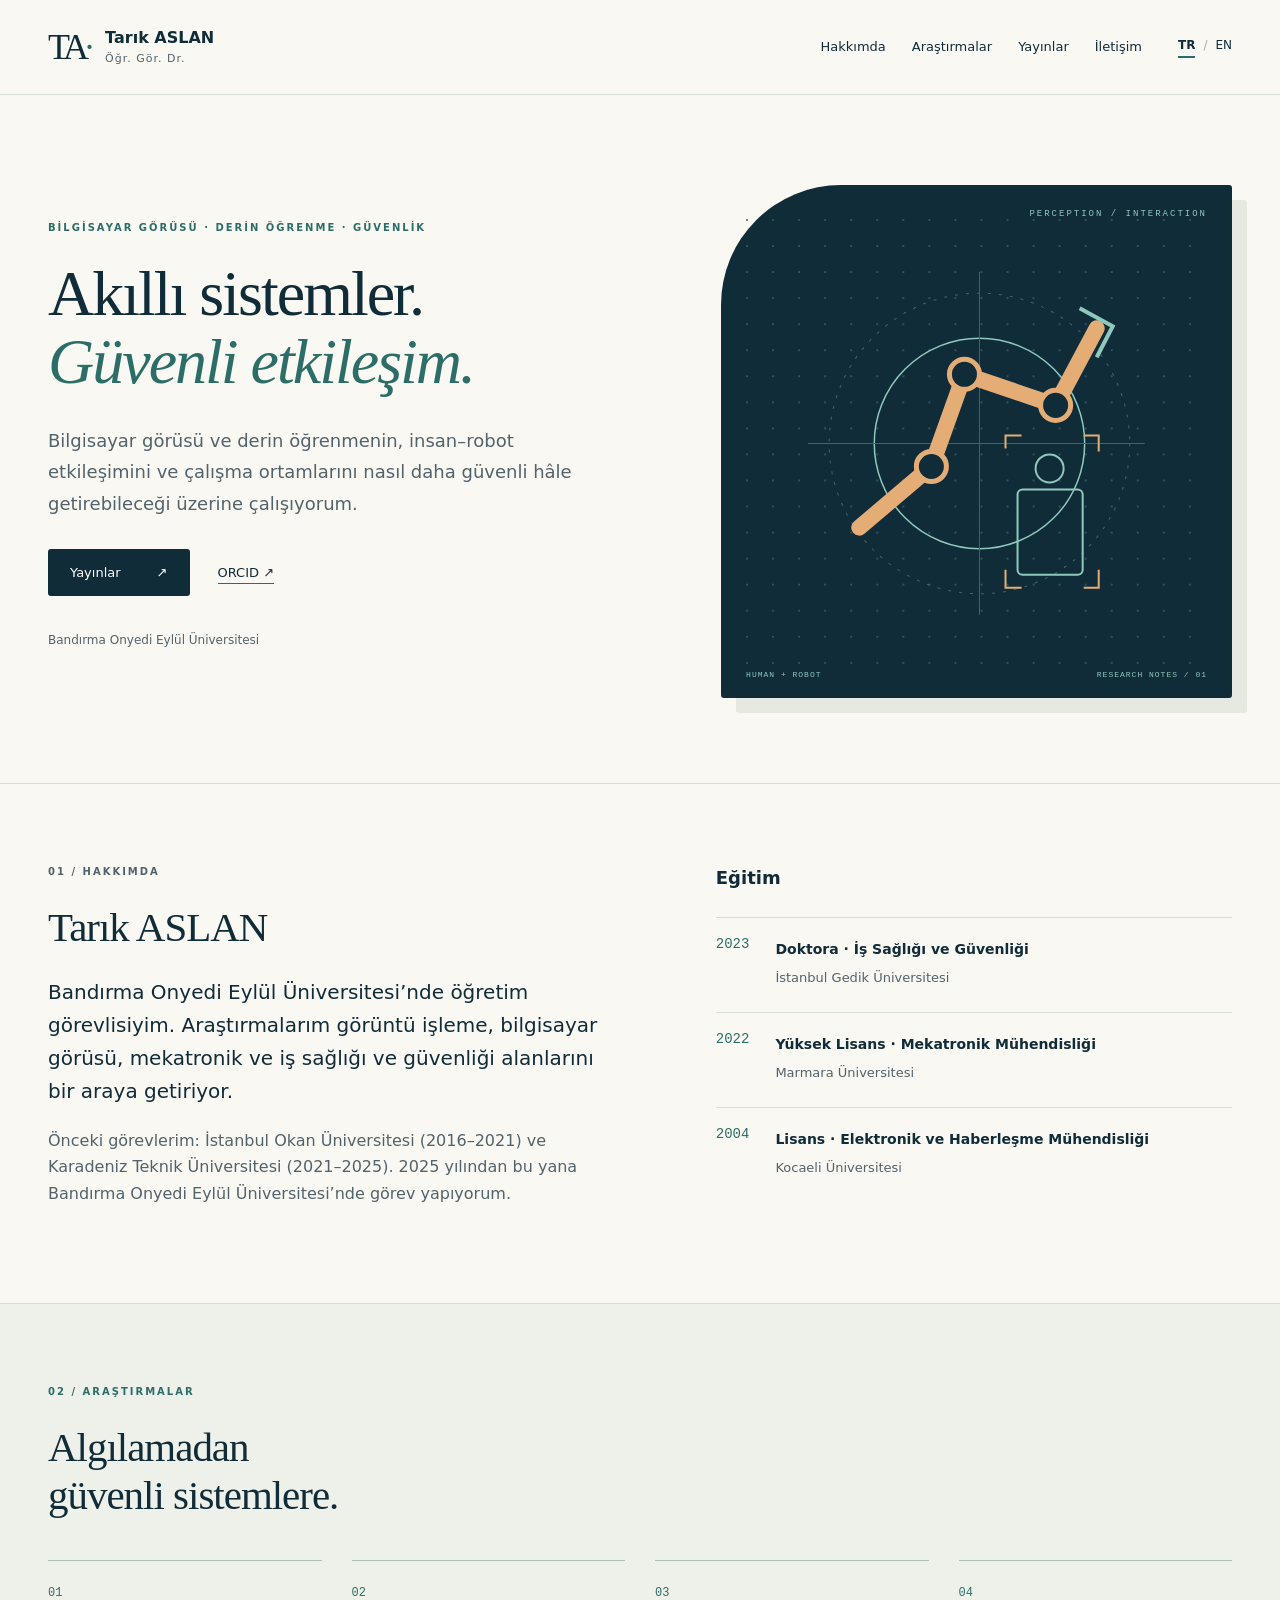
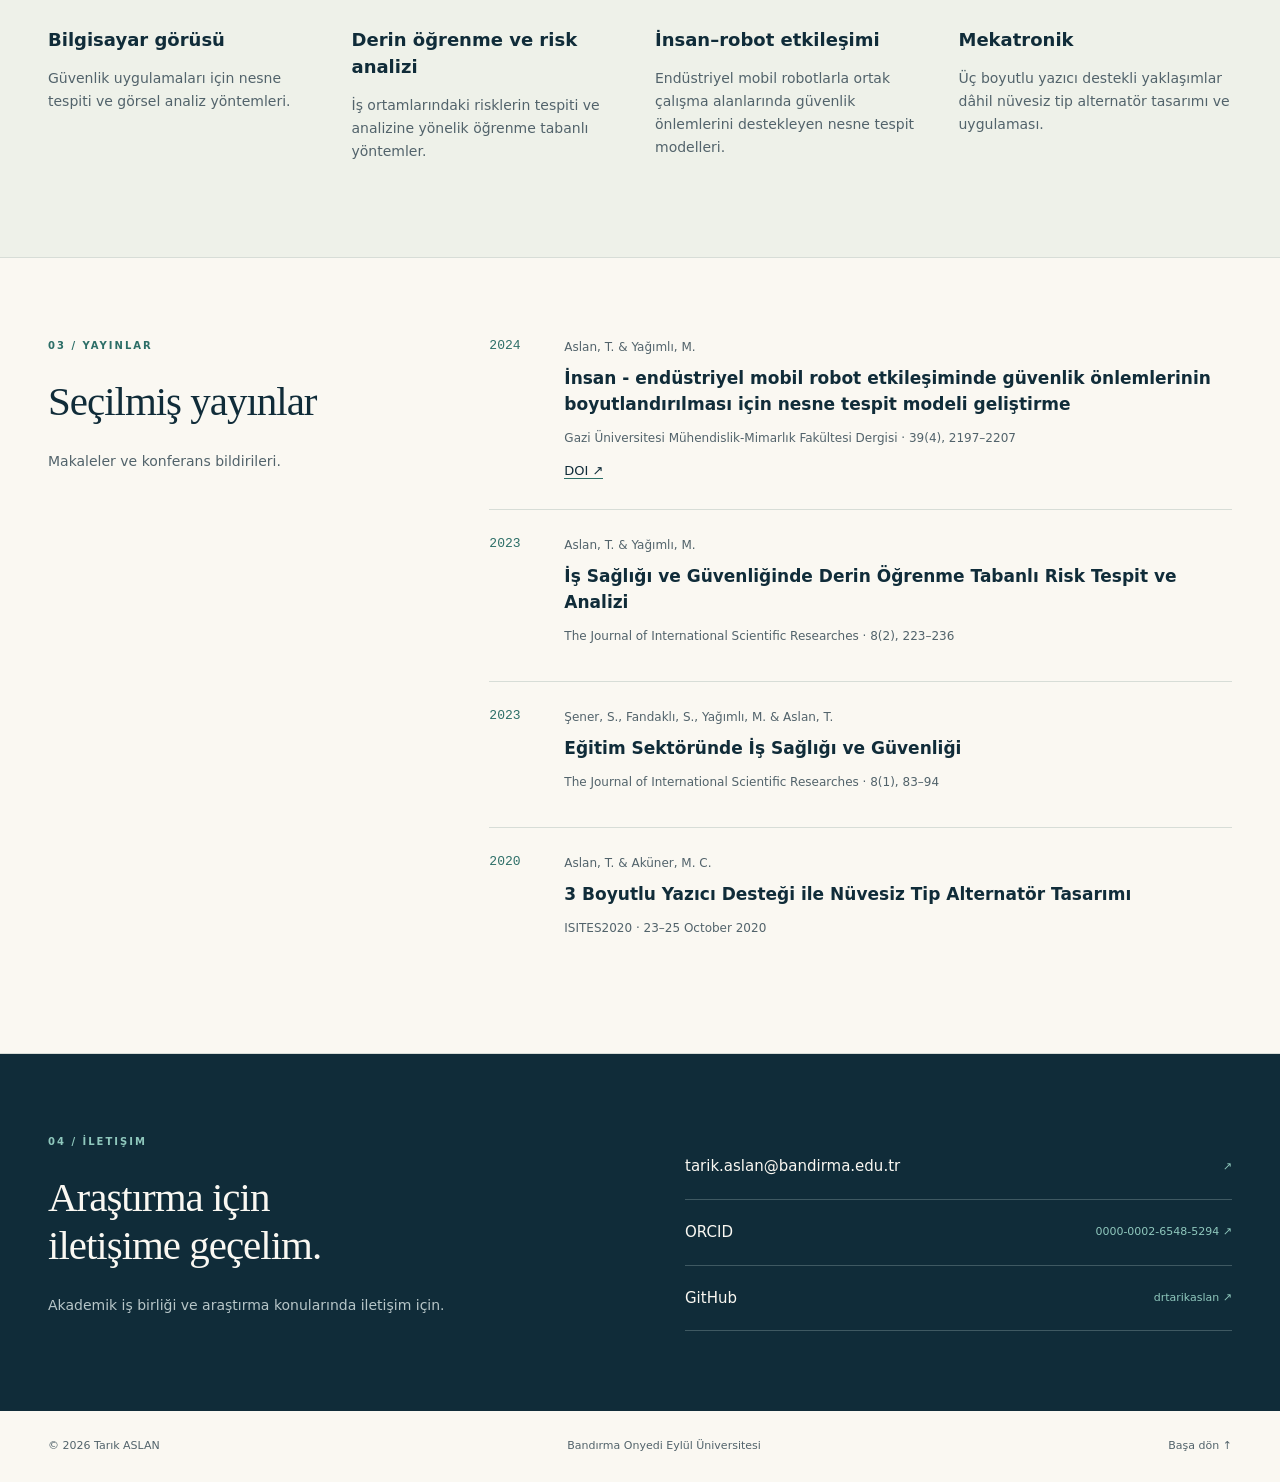
==== index.html @ 46145d6d "Publish bilingual academic website for Tarık Aslan" ====
<!doctype html><html lang="tr"><head><meta charset="utf-8"><meta name="viewport" content="width=device-width, initial-scale=1"><title>Tarık ASLAN | Bilgisayar Görüsü ve Güvenli Robotik</title><meta name="description" content="Bandırma Onyedi Eylül Üniversitesi’nde öğretim görevlisiyim. Araştırmalarım görüntü işleme, bilgisayar görüsü, mekatronik ve iş sağlığı ve güvenliği alanlarını bir araya getiriyor."><meta name="theme-color" content="#102c39"><link rel="canonical" href="https://tarikaslan.com/"><link rel="alternate" hreflang="tr" href="https://tarikaslan.com/"><link rel="alternate" hreflang="en" href="https://tarikaslan.com/en/"><link rel="alternate" hreflang="x-default" href="https://tarikaslan.com/"><meta property="og:title" content="Tarık ASLAN · Academic Portfolio"><meta property="og:description" content="Bilgisayar görüsü ve derin öğrenmenin, insan–robot etkileşimini ve çalışma ortamlarını nasıl daha güvenli hâle getirebileceği üzerine çalışıyorum."><meta property="og:type" content="website"><meta property="og:url" content="https://tarikaslan.com/"><link rel="icon" href="./favicon.svg" type="image/svg+xml"><link rel="stylesheet" href="./style.css"></head><body>
<a class="skip" href="#main">İçeriğe geç</a><header class="site-header"><a href="./" class="brand"><span class="brand-mark">TA<span>·</span></span><span>Tarık ASLAN<small>Öğr. Gör. Dr.</small></span></a><nav aria-label="Ana gezinme"><a href="#about">Hakkımda</a><a href="#research">Araştırmalar</a><a href="#publications">Yayınlar</a><a href="#contact">İletişim</a></nav><div class="language" aria-label="Language"><a href="./" hreflang="tr" aria-current="page">TR</a><span>/</span><a href="./en/" hreflang="en" >EN</a></div></header>
<main id="main"><section class="hero"><div class="hero-copy"><p class="eyebrow">BİLGİSAYAR GÖRÜSÜ · DERİN ÖĞRENME · GÜVENLİK</p><h1>Akıllı sistemler.<br><em>Güvenli etkileşim.</em></h1><p class="lead">Bilgisayar görüsü ve derin öğrenmenin, insan–robot etkileşimini ve çalışma ortamlarını nasıl daha güvenli hâle getirebileceği üzerine çalışıyorum.</p><div class="hero-actions"><a class="button" href="#publications">Yayınlar <span>↗</span></a><a class="text-link" href="https://orcid.org/0000-0002-6548-5294">ORCID ↗</a></div><p class="affiliation">Bandırma Onyedi Eylül Üniversitesi</p></div><div class="hero-visual" aria-hidden="true"><div class="visual-label">PERCEPTION / INTERACTION</div><svg viewBox="0 0 460 450" fill="none"><defs><pattern id="grid" width="26" height="26" patternUnits="userSpaceOnUse"><circle cx="1" cy="1" r="1" fill="#3d5b65"/></pattern></defs><rect width="460" height="450" fill="url(#grid)"/><circle cx="233" cy="224" r="150" stroke="#48616a" stroke-dasharray="3 8"/><circle cx="233" cy="224" r="105" stroke="#8fc8bd" stroke-width="1.5"/><path d="M62 224H398M233 53V395" stroke="#48616a"/><path d="M113 308L185 247L218 155L309 186L350 109" stroke="#e4ad76" stroke-width="16" stroke-linecap="round" stroke-linejoin="round"/><circle cx="185" cy="247" r="15" fill="#102c39" stroke="#e4ad76" stroke-width="5"/><circle cx="218" cy="155" r="15" fill="#102c39" stroke="#e4ad76" stroke-width="5"/><circle cx="309" cy="186" r="15" fill="#102c39" stroke="#e4ad76" stroke-width="5"/><path d="M333 89L366 107L350 138" stroke="#8fc8bd" stroke-width="4"/><rect x="271" y="270" width="65" height="85" rx="5" stroke="#8fc8bd" stroke-width="2"/><circle cx="303" cy="249" r="14" stroke="#8fc8bd" stroke-width="2"/><path d="M259 229V216H275M337 216H352V232M259 350V368H275M337 368H352V350" stroke="#e4ad76" stroke-width="2"/></svg><div class="visual-bottom"><span>HUMAN + ROBOT</span><span>RESEARCH NOTES / 01</span></div></div></section>
<section id="about" class="section about"><div><p class="eyebrow">01 / HAKKIMDA</p><h2>Tarık ASLAN</h2><p class="about-intro">Bandırma Onyedi Eylül Üniversitesi’nde öğretim görevlisiyim. Araştırmalarım görüntü işleme, bilgisayar görüsü, mekatronik ve iş sağlığı ve güvenliği alanlarını bir araya getiriyor.</p><p>Önceki görevlerim: İstanbul Okan Üniversitesi (2016–2021) ve Karadeniz Teknik Üniversitesi (2021–2025). 2025 yılından bu yana Bandırma Onyedi Eylül Üniversitesi’nde görev yapıyorum.</p></div><div class="education"><h3>Eğitim</h3><ul><li><span>2023</span><div><strong>Doktora · İş Sağlığı ve Güvenliği</strong><p>İstanbul Gedik Üniversitesi</p></div></li><li><span>2022</span><div><strong>Yüksek Lisans · Mekatronik Mühendisliği</strong><p>Marmara Üniversitesi</p></div></li><li><span>2004</span><div><strong>Lisans · Elektronik ve Haberleşme Mühendisliği</strong><p>Kocaeli Üniversitesi</p></div></li></ul></div></section>
<section id="research" class="section research"><div class="section-heading"><p class="eyebrow">02 / ARAŞTIRMALAR</p><h2>Algılamadan<br>güvenli sistemlere.</h2></div><div class="research-grid"><article class="research-card"><span class="number">01</span><h3>Bilgisayar görüsü</h3><p>Güvenlik uygulamaları için nesne tespiti ve görsel analiz yöntemleri.</p></article><article class="research-card"><span class="number">02</span><h3>Derin öğrenme ve risk analizi</h3><p>İş ortamlarındaki risklerin tespiti ve analizine yönelik öğrenme tabanlı yöntemler.</p></article><article class="research-card"><span class="number">03</span><h3>İnsan–robot etkileşimi</h3><p>Endüstriyel mobil robotlarla ortak çalışma alanlarında güvenlik önlemlerini destekleyen nesne tespit modelleri.</p></article><article class="research-card"><span class="number">04</span><h3>Mekatronik</h3><p>Üç boyutlu yazıcı destekli yaklaşımlar dâhil nüvesiz tip alternatör tasarımı ve uygulaması.</p></article></div></section>
<section id="publications" class="section publications"><div class="section-heading"><p class="eyebrow">03 / YAYINLAR</p><h2>Seçilmiş yayınlar</h2><p>Makaleler ve konferans bildirileri.</p></div><div><article class="publication"><span class="year">2024</span><div><p class="authors">Aslan, T. &amp; Yağımlı, M.</p><h3>İnsan - endüstriyel mobil robot etkileşiminde güvenlik önlemlerinin boyutlandırılması için nesne tespit modeli geliştirme</h3><p class="journal">Gazi Üniversitesi Mühendislik-Mimarlık Fakültesi Dergisi · 39(4), 2197–2207</p><a class="text-link" href="https://doi.org/10.17341/gazimmfd.1306981">DOI ↗</a></div></article><article class="publication"><span class="year">2023</span><div><p class="authors">Aslan, T. &amp; Yağımlı, M.</p><h3>İş Sağlığı ve Güvenliğinde Derin Öğrenme Tabanlı Risk Tespit ve Analizi</h3><p class="journal">The Journal of International Scientific Researches · 8(2), 223–236</p></div></article><article class="publication"><span class="year">2023</span><div><p class="authors">Şener, S., Fandaklı, S., Yağımlı, M. &amp; Aslan, T.</p><h3>Eğitim Sektöründe İş Sağlığı ve Güvenliği</h3><p class="journal">The Journal of International Scientific Researches · 8(1), 83–94</p></div></article><article class="publication"><span class="year">2020</span><div><p class="authors">Aslan, T. &amp; Aküner, M. C.</p><h3>3 Boyutlu Yazıcı Desteği ile Nüvesiz Tip Alternatör Tasarımı</h3><p class="journal">ISITES2020 · 23–25 October 2020</p></div></article></div></section>
<section id="contact" class="section contact"><div><p class="eyebrow">04 / İLETIŞIM</p><h2>Araştırma için<br>iletişime geçelim.</h2><p>Akademik iş birliği ve araştırma konularında iletişim için.</p></div><div class="contact-links"><a href="mailto:tarik.aslan@bandirma.edu.tr">tarik.aslan@bandirma.edu.tr <span>↗</span></a><a href="https://orcid.org/0000-0002-6548-5294">ORCID <span>0000-0002-6548-5294 ↗</span></a><a href="https://github.com/drtarikaslan">GitHub <span>drtarikaslan ↗</span></a></div></section></main><footer><span>© 2026 Tarık ASLAN</span><span>Bandırma Onyedi Eylül Üniversitesi</span><a href="#main">Başa dön ↑</a></footer></body></html>
---- style.css ----
:root{--ink:#102c39;--paper:#faf8f2;--muted:#52636b;--line:#d7ddd7;--teal:#2c6e67;--mint:#8fc8bd}*{box-sizing:border-box}html{scroll-behavior:smooth;scroll-padding-top:100px}body{margin:0;background:var(--paper);color:var(--ink);font:16px/1.65 system-ui,-apple-system,BlinkMacSystemFont,"Segoe UI",sans-serif}a{color:inherit;text-decoration:none}a:hover{text-decoration:underline;text-underline-offset:5px}a:focus-visible{outline:3px solid var(--teal);outline-offset:5px}.skip{position:absolute;left:15px;top:-100px;background:white;padding:12px;z-index:10}.skip:focus{top:10px}.site-header{max-width:1320px;margin:auto;padding:26px 48px;display:flex;align-items:center;gap:36px;border-bottom:1px solid var(--line)}.brand{display:flex;align-items:center;gap:15px;line-height:1.25;font-weight:650;white-space:nowrap}.brand-mark{font:36px Georgia,serif;letter-spacing:-4px}.brand-mark span{color:var(--teal)}.brand small{display:block;margin-top:4px;font-size:11px;font-weight:500;color:var(--muted);letter-spacing:1px}nav{display:flex;gap:26px;margin-left:auto;font-size:13px}.language{display:flex;gap:8px;font-size:12px;white-space:nowrap}.language [aria-current]{font-weight:800;border-bottom:2px solid var(--teal)}.language span{color:#aaa}.hero{max-width:1320px;margin:auto;display:grid;grid-template-columns:1.2fr 1fr;gap:60px;padding:90px 48px 85px;align-items:center}.eyebrow{font-size:10px;font-weight:700;letter-spacing:2px;line-height:1.6;color:var(--teal);margin:0 0 24px}h1{font:clamp(42px,5vw,68px)/1.07 Georgia,"Times New Roman",serif;letter-spacing:-2px;margin:0 0 28px;font-weight:400}h1 em{color:var(--teal);font-weight:400}.lead{max-width:560px;font-size:18px;color:var(--muted);line-height:1.75}.hero-actions{display:flex;gap:28px;align-items:center;margin:30px 0}.button{display:inline-flex;gap:36px;background:var(--ink);color:#fff;padding:13px 22px;font-size:13px;border-radius:3px}.text-link{font-size:13px;border-bottom:1px solid var(--teal)}.affiliation{font-size:12px;color:var(--muted);margin-top:35px}.hero-visual{background:var(--ink);color:var(--mint);padding:24px 25px 19px;border-radius:120px 3px 3px 3px;box-shadow:15px 15px 0 #e5e9e0;min-width:0}.hero-visual svg{display:block;width:100%;height:auto}.visual-label{font:9px monospace;letter-spacing:2px;text-align:right}.visual-bottom{display:flex;justify-content:space-between;gap:10px;font:8px monospace;letter-spacing:1px}.section{max-width:1320px;margin:auto;padding:80px 48px;border-top:1px solid var(--line)}h2{font:clamp(32px,3.2vw,46px)/1.17 Georgia,serif;letter-spacing:-1px;margin:0 0 24px;font-weight:400}h3{font-size:18px;line-height:1.5;font-weight:600}.about{display:grid;grid-template-columns:1.1fr 1fr;gap:100px}.about p{color:var(--muted)}.about .about-intro{font-size:20px;color:var(--ink)}.education h3{margin:0 0 26px}.education ul{list-style:none;padding:0;margin:0}.education li{display:flex;gap:26px;padding:18px 0;border-top:1px solid var(--line)}.education li>span{font:14px monospace;color:var(--teal)}.education strong{font-size:14px;font-weight:600}.education p{font-size:13px;margin:5px 0}.research{background:#eef1e9}.research-grid{display:grid;grid-template-columns:repeat(4,1fr);gap:30px;margin-top:40px}.number{font:12px monospace;color:var(--teal)}.research-card{border-top:1px solid #aebeb2;padding-top:17px}.research-card h3{margin:22px 0 12px}.research-card p{font-size:14px;color:var(--muted)}.publications{display:grid;grid-template-columns:1fr 2fr;gap:70px}.section-heading>p:not(.eyebrow){font-size:14px;color:var(--muted)}.publication{display:grid;grid-template-columns:50px 1fr;gap:25px;padding:26px 0;border-top:1px solid var(--line)}.publication:first-child{padding-top:0;border:0}.year{font:13px monospace;color:var(--teal)}.authors{margin:0;color:var(--muted);font-size:12px}.publication h3{font-size:17px;font-weight:550;margin:8px 0 12px}.journal{font-size:12px;color:var(--muted);margin:0 0 8px}.contact{background:var(--ink);color:var(--paper);display:grid;grid-template-columns:1fr 1fr;gap:90px}.contact .eyebrow{color:var(--mint)}.contact p:not(.eyebrow){color:#b7c6c8;font-size:14px}.contact-links{align-self:center}.contact-links>a{display:flex;justify-content:space-between;gap:20px;align-items:center;border-bottom:1px solid #3f5962;padding:20px 0;font-size:15px;overflow-wrap:anywhere}.contact-links>a span{font-size:11px;color:var(--mint)}footer{max-width:1320px;margin:auto;display:flex;justify-content:space-between;gap:20px;padding:26px 48px;font-size:11px;color:var(--muted)}@media(max-width:1000px){.site-header{padding:24px;gap:20px}nav{gap:16px}.hero{padding:65px 24px;gap:35px}.section{padding:60px 24px}.about{gap:40px}.research-grid{grid-template-columns:repeat(2,1fr)}.publications{gap:35px}.contact{gap:40px}footer{padding:25px 24px}}@media(max-width:700px){.site-header{flex-wrap:wrap;padding:20px}.brand{font-size:14px}.language{margin-left:auto}nav{order:3;flex-basis:100%;justify-content:space-between;margin:0;font-size:12px;gap:10px}.hero{grid-template-columns:1fr;padding:48px 20px 55px;gap:40px}h1{font-size:47px;letter-spacing:-1.5px}.lead{font-size:16px}.hero-visual{max-width:420px;width:100%;justify-self:center;padding:20px}.section{padding:50px 20px}.about,.publications,.contact{grid-template-columns:1fr;gap:30px}.about .about-intro{font-size:18px}.research-grid{gap:25px 20px}.research-card h3{font-size:16px}.research-card p{font-size:13px}.publication{grid-template-columns:42px 1fr;gap:12px}.publication h3{font-size:16px}.contact-links>a{font-size:14px;flex-wrap:wrap}footer{padding:24px 20px;flex-wrap:wrap}footer span:nth-child(2){order:3;flex-basis:100%}.eyebrow{font-size:9px}h2{font-size:36px}}@media(prefers-reduced-motion:reduce){html{scroll-behavior:auto}}
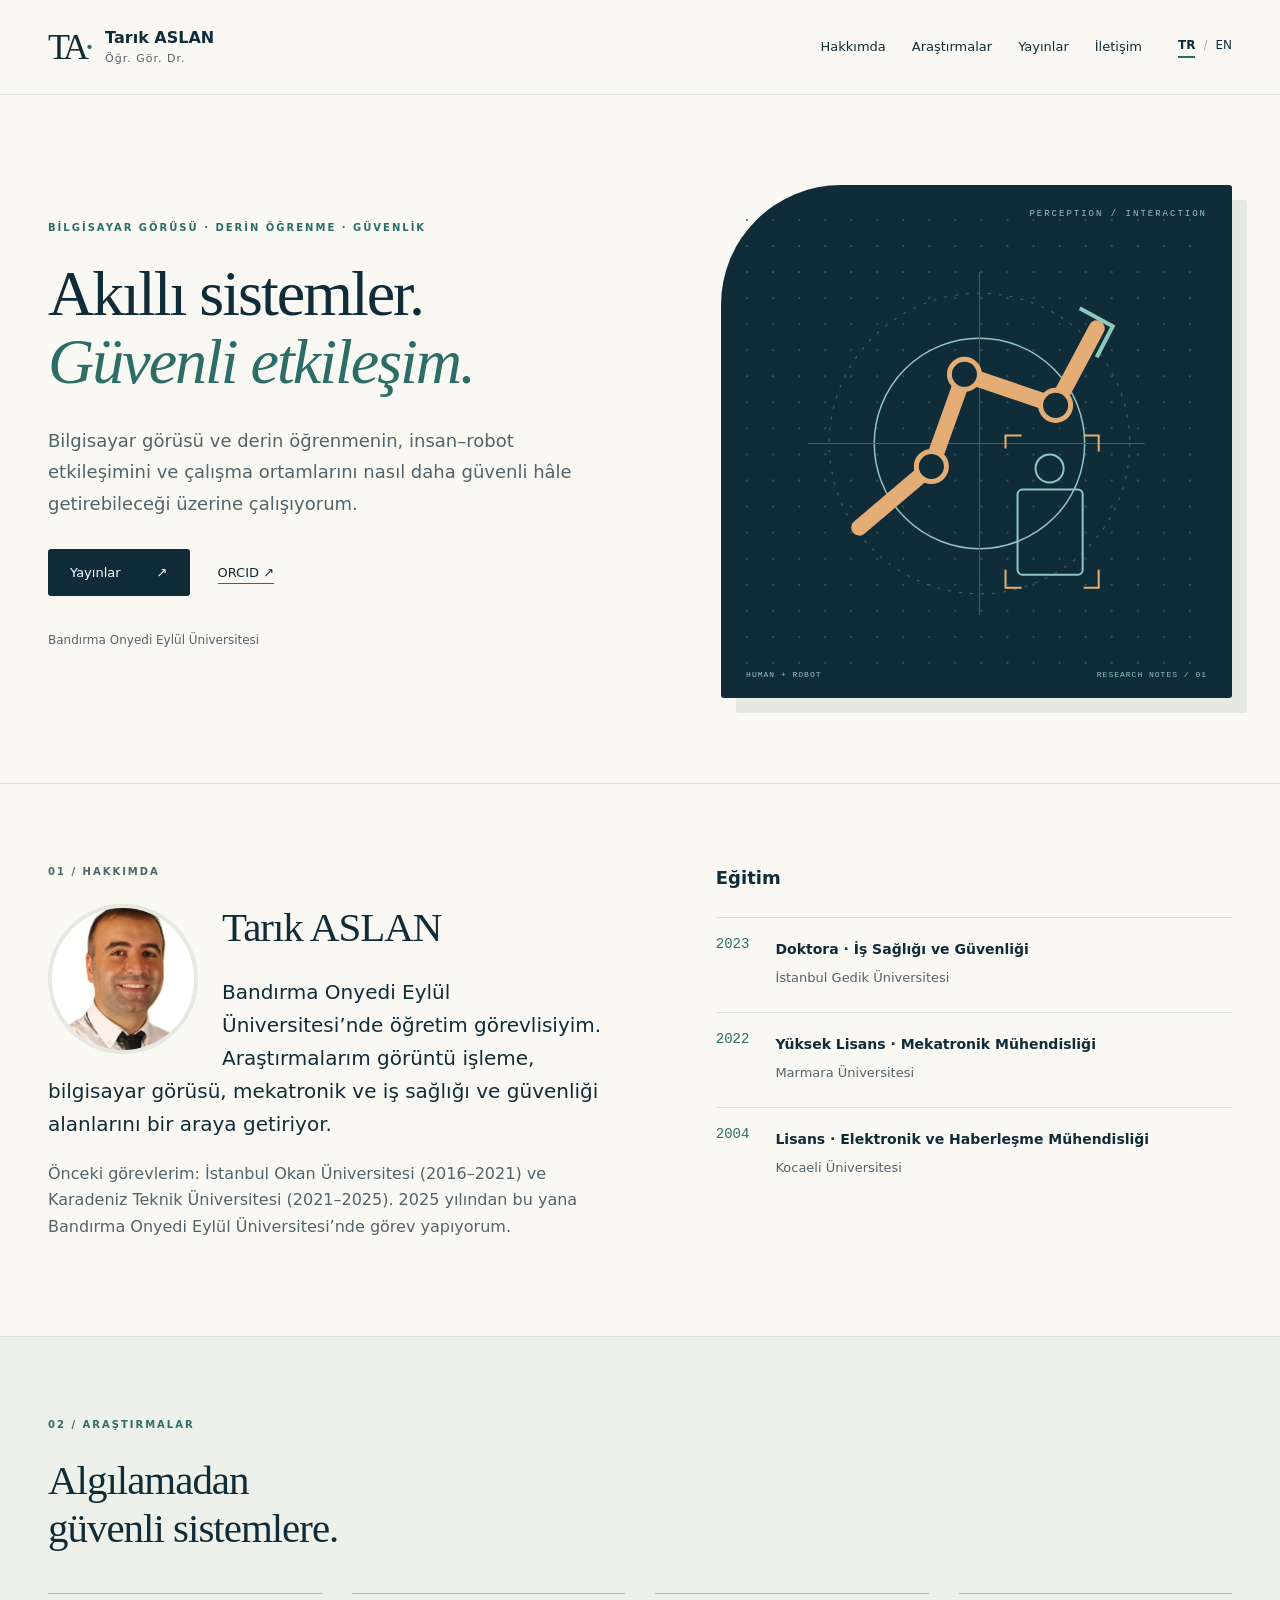
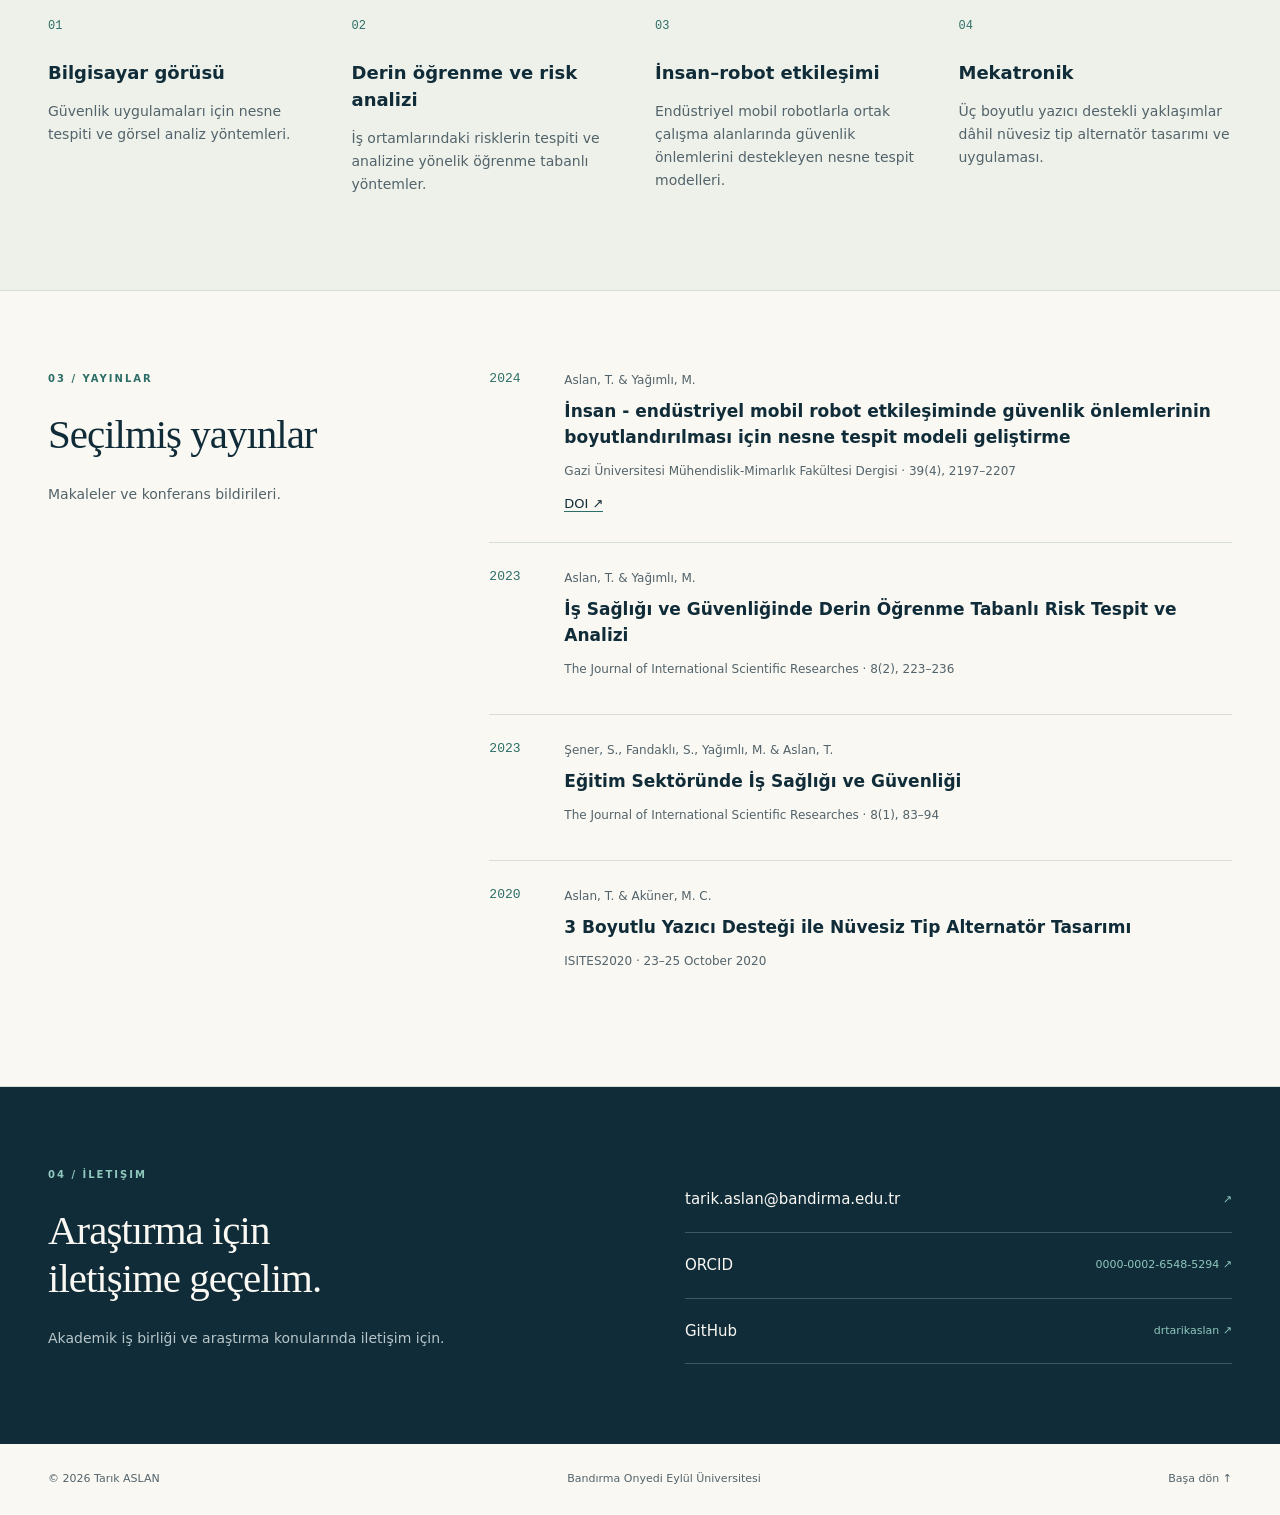
==== commit 71cf6438: "Add academic portrait to biography" ====
--- a/index.html
+++ b/index.html
@@ -1,7 +1,7 @@
 <!doctype html><html lang="tr"><head><meta charset="utf-8"><meta name="viewport" content="width=device-width, initial-scale=1"><title>Tarık ASLAN | Bilgisayar Görüsü ve Güvenli Robotik</title><meta name="description" content="Bandırma Onyedi Eylül Üniversitesi’nde öğretim görevlisiyim. Araştırmalarım görüntü işleme, bilgisayar görüsü, mekatronik ve iş sağlığı ve güvenliği alanlarını bir araya getiriyor."><meta name="theme-color" content="#102c39"><link rel="canonical" href="https://tarikaslan.com/"><link rel="alternate" hreflang="tr" href="https://tarikaslan.com/"><link rel="alternate" hreflang="en" href="https://tarikaslan.com/en/"><link rel="alternate" hreflang="x-default" href="https://tarikaslan.com/"><meta property="og:title" content="Tarık ASLAN · Academic Portfolio"><meta property="og:description" content="Bilgisayar görüsü ve derin öğrenmenin, insan–robot etkileşimini ve çalışma ortamlarını nasıl daha güvenli hâle getirebileceği üzerine çalışıyorum."><meta property="og:type" content="website"><meta property="og:url" content="https://tarikaslan.com/"><link rel="icon" href="./favicon.svg" type="image/svg+xml"><link rel="stylesheet" href="./style.css"></head><body>
 <a class="skip" href="#main">İçeriğe geç</a><header class="site-header"><a href="./" class="brand"><span class="brand-mark">TA<span>·</span></span><span>Tarık ASLAN<small>Öğr. Gör. Dr.</small></span></a><nav aria-label="Ana gezinme"><a href="#about">Hakkımda</a><a href="#research">Araştırmalar</a><a href="#publications">Yayınlar</a><a href="#contact">İletişim</a></nav><div class="language" aria-label="Language"><a href="./" hreflang="tr" aria-current="page">TR</a><span>/</span><a href="./en/" hreflang="en" >EN</a></div></header>
 <main id="main"><section class="hero"><div class="hero-copy"><p class="eyebrow">BİLGİSAYAR GÖRÜSÜ · DERİN ÖĞRENME · GÜVENLİK</p><h1>Akıllı sistemler.<br><em>Güvenli etkileşim.</em></h1><p class="lead">Bilgisayar görüsü ve derin öğrenmenin, insan–robot etkileşimini ve çalışma ortamlarını nasıl daha güvenli hâle getirebileceği üzerine çalışıyorum.</p><div class="hero-actions"><a class="button" href="#publications">Yayınlar <span>↗</span></a><a class="text-link" href="https://orcid.org/0000-0002-6548-5294">ORCID ↗</a></div><p class="affiliation">Bandırma Onyedi Eylül Üniversitesi</p></div><div class="hero-visual" aria-hidden="true"><div class="visual-label">PERCEPTION / INTERACTION</div><svg viewBox="0 0 460 450" fill="none"><defs><pattern id="grid" width="26" height="26" patternUnits="userSpaceOnUse"><circle cx="1" cy="1" r="1" fill="#3d5b65"/></pattern></defs><rect width="460" height="450" fill="url(#grid)"/><circle cx="233" cy="224" r="150" stroke="#48616a" stroke-dasharray="3 8"/><circle cx="233" cy="224" r="105" stroke="#8fc8bd" stroke-width="1.5"/><path d="M62 224H398M233 53V395" stroke="#48616a"/><path d="M113 308L185 247L218 155L309 186L350 109" stroke="#e4ad76" stroke-width="16" stroke-linecap="round" stroke-linejoin="round"/><circle cx="185" cy="247" r="15" fill="#102c39" stroke="#e4ad76" stroke-width="5"/><circle cx="218" cy="155" r="15" fill="#102c39" stroke="#e4ad76" stroke-width="5"/><circle cx="309" cy="186" r="15" fill="#102c39" stroke="#e4ad76" stroke-width="5"/><path d="M333 89L366 107L350 138" stroke="#8fc8bd" stroke-width="4"/><rect x="271" y="270" width="65" height="85" rx="5" stroke="#8fc8bd" stroke-width="2"/><circle cx="303" cy="249" r="14" stroke="#8fc8bd" stroke-width="2"/><path d="M259 229V216H275M337 216H352V232M259 350V368H275M337 368H352V350" stroke="#e4ad76" stroke-width="2"/></svg><div class="visual-bottom"><span>HUMAN + ROBOT</span><span>RESEARCH NOTES / 01</span></div></div></section>
-<section id="about" class="section about"><div><p class="eyebrow">01 / HAKKIMDA</p><h2>Tarık ASLAN</h2><p class="about-intro">Bandırma Onyedi Eylül Üniversitesi’nde öğretim görevlisiyim. Araştırmalarım görüntü işleme, bilgisayar görüsü, mekatronik ve iş sağlığı ve güvenliği alanlarını bir araya getiriyor.</p><p>Önceki görevlerim: İstanbul Okan Üniversitesi (2016–2021) ve Karadeniz Teknik Üniversitesi (2021–2025). 2025 yılından bu yana Bandırma Onyedi Eylül Üniversitesi’nde görev yapıyorum.</p></div><div class="education"><h3>Eğitim</h3><ul><li><span>2023</span><div><strong>Doktora · İş Sağlığı ve Güvenliği</strong><p>İstanbul Gedik Üniversitesi</p></div></li><li><span>2022</span><div><strong>Yüksek Lisans · Mekatronik Mühendisliği</strong><p>Marmara Üniversitesi</p></div></li><li><span>2004</span><div><strong>Lisans · Elektronik ve Haberleşme Mühendisliği</strong><p>Kocaeli Üniversitesi</p></div></li></ul></div></section>
+<section id="about" class="section about"><div><p class="eyebrow">01 / HAKKIMDA</p><img class="portrait" src="./portrait.jpg" alt="Öğr. Gör. Dr. Tarık Aslan" width="200" height="200" loading="lazy"><h2>Tarık ASLAN</h2><p class="about-intro">Bandırma Onyedi Eylül Üniversitesi’nde öğretim görevlisiyim. Araştırmalarım görüntü işleme, bilgisayar görüsü, mekatronik ve iş sağlığı ve güvenliği alanlarını bir araya getiriyor.</p><p>Önceki görevlerim: İstanbul Okan Üniversitesi (2016–2021) ve Karadeniz Teknik Üniversitesi (2021–2025). 2025 yılından bu yana Bandırma Onyedi Eylül Üniversitesi’nde görev yapıyorum.</p></div><div class="education"><h3>Eğitim</h3><ul><li><span>2023</span><div><strong>Doktora · İş Sağlığı ve Güvenliği</strong><p>İstanbul Gedik Üniversitesi</p></div></li><li><span>2022</span><div><strong>Yüksek Lisans · Mekatronik Mühendisliği</strong><p>Marmara Üniversitesi</p></div></li><li><span>2004</span><div><strong>Lisans · Elektronik ve Haberleşme Mühendisliği</strong><p>Kocaeli Üniversitesi</p></div></li></ul></div></section>
 <section id="research" class="section research"><div class="section-heading"><p class="eyebrow">02 / ARAŞTIRMALAR</p><h2>Algılamadan<br>güvenli sistemlere.</h2></div><div class="research-grid"><article class="research-card"><span class="number">01</span><h3>Bilgisayar görüsü</h3><p>Güvenlik uygulamaları için nesne tespiti ve görsel analiz yöntemleri.</p></article><article class="research-card"><span class="number">02</span><h3>Derin öğrenme ve risk analizi</h3><p>İş ortamlarındaki risklerin tespiti ve analizine yönelik öğrenme tabanlı yöntemler.</p></article><article class="research-card"><span class="number">03</span><h3>İnsan–robot etkileşimi</h3><p>Endüstriyel mobil robotlarla ortak çalışma alanlarında güvenlik önlemlerini destekleyen nesne tespit modelleri.</p></article><article class="research-card"><span class="number">04</span><h3>Mekatronik</h3><p>Üç boyutlu yazıcı destekli yaklaşımlar dâhil nüvesiz tip alternatör tasarımı ve uygulaması.</p></article></div></section>
 <section id="publications" class="section publications"><div class="section-heading"><p class="eyebrow">03 / YAYINLAR</p><h2>Seçilmiş yayınlar</h2><p>Makaleler ve konferans bildirileri.</p></div><div><article class="publication"><span class="year">2024</span><div><p class="authors">Aslan, T. &amp; Yağımlı, M.</p><h3>İnsan - endüstriyel mobil robot etkileşiminde güvenlik önlemlerinin boyutlandırılması için nesne tespit modeli geliştirme</h3><p class="journal">Gazi Üniversitesi Mühendislik-Mimarlık Fakültesi Dergisi · 39(4), 2197–2207</p><a class="text-link" href="https://doi.org/10.17341/gazimmfd.1306981">DOI ↗</a></div></article><article class="publication"><span class="year">2023</span><div><p class="authors">Aslan, T. &amp; Yağımlı, M.</p><h3>İş Sağlığı ve Güvenliğinde Derin Öğrenme Tabanlı Risk Tespit ve Analizi</h3><p class="journal">The Journal of International Scientific Researches · 8(2), 223–236</p></div></article><article class="publication"><span class="year">2023</span><div><p class="authors">Şener, S., Fandaklı, S., Yağımlı, M. &amp; Aslan, T.</p><h3>Eğitim Sektöründe İş Sağlığı ve Güvenliği</h3><p class="journal">The Journal of International Scientific Researches · 8(1), 83–94</p></div></article><article class="publication"><span class="year">2020</span><div><p class="authors">Aslan, T. &amp; Aküner, M. C.</p><h3>3 Boyutlu Yazıcı Desteği ile Nüvesiz Tip Alternatör Tasarımı</h3><p class="journal">ISITES2020 · 23–25 October 2020</p></div></article></div></section>
 <section id="contact" class="section contact"><div><p class="eyebrow">04 / İLETIŞIM</p><h2>Araştırma için<br>iletişime geçelim.</h2><p>Akademik iş birliği ve araştırma konularında iletişim için.</p></div><div class="contact-links"><a href="mailto:tarik.aslan@bandirma.edu.tr">tarik.aslan@bandirma.edu.tr <span>↗</span></a><a href="https://orcid.org/0000-0002-6548-5294">ORCID <span>0000-0002-6548-5294 ↗</span></a><a href="https://github.com/drtarikaslan">GitHub <span>drtarikaslan ↗</span></a></div></section></main><footer><span>© 2026 Tarık ASLAN</span><span>Bandırma Onyedi Eylül Üniversitesi</span><a href="#main">Başa dön ↑</a></footer></body></html>
--- a/style.css
+++ b/style.css
@@ -1 +1,3 @@
 :root{--ink:#102c39;--paper:#faf8f2;--muted:#52636b;--line:#d7ddd7;--teal:#2c6e67;--mint:#8fc8bd}*{box-sizing:border-box}html{scroll-behavior:smooth;scroll-padding-top:100px}body{margin:0;background:var(--paper);color:var(--ink);font:16px/1.65 system-ui,-apple-system,BlinkMacSystemFont,"Segoe UI",sans-serif}a{color:inherit;text-decoration:none}a:hover{text-decoration:underline;text-underline-offset:5px}a:focus-visible{outline:3px solid var(--teal);outline-offset:5px}.skip{position:absolute;left:15px;top:-100px;background:white;padding:12px;z-index:10}.skip:focus{top:10px}.site-header{max-width:1320px;margin:auto;padding:26px 48px;display:flex;align-items:center;gap:36px;border-bottom:1px solid var(--line)}.brand{display:flex;align-items:center;gap:15px;line-height:1.25;font-weight:650;white-space:nowrap}.brand-mark{font:36px Georgia,serif;letter-spacing:-4px}.brand-mark span{color:var(--teal)}.brand small{display:block;margin-top:4px;font-size:11px;font-weight:500;color:var(--muted);letter-spacing:1px}nav{display:flex;gap:26px;margin-left:auto;font-size:13px}.language{display:flex;gap:8px;font-size:12px;white-space:nowrap}.language [aria-current]{font-weight:800;border-bottom:2px solid var(--teal)}.language span{color:#aaa}.hero{max-width:1320px;margin:auto;display:grid;grid-template-columns:1.2fr 1fr;gap:60px;padding:90px 48px 85px;align-items:center}.eyebrow{font-size:10px;font-weight:700;letter-spacing:2px;line-height:1.6;color:var(--teal);margin:0 0 24px}h1{font:clamp(42px,5vw,68px)/1.07 Georgia,"Times New Roman",serif;letter-spacing:-2px;margin:0 0 28px;font-weight:400}h1 em{color:var(--teal);font-weight:400}.lead{max-width:560px;font-size:18px;color:var(--muted);line-height:1.75}.hero-actions{display:flex;gap:28px;align-items:center;margin:30px 0}.button{display:inline-flex;gap:36px;background:var(--ink);color:#fff;padding:13px 22px;font-size:13px;border-radius:3px}.text-link{font-size:13px;border-bottom:1px solid var(--teal)}.affiliation{font-size:12px;color:var(--muted);margin-top:35px}.hero-visual{background:var(--ink);color:var(--mint);padding:24px 25px 19px;border-radius:120px 3px 3px 3px;box-shadow:15px 15px 0 #e5e9e0;min-width:0}.hero-visual svg{display:block;width:100%;height:auto}.visual-label{font:9px monospace;letter-spacing:2px;text-align:right}.visual-bottom{display:flex;justify-content:space-between;gap:10px;font:8px monospace;letter-spacing:1px}.section{max-width:1320px;margin:auto;padding:80px 48px;border-top:1px solid var(--line)}h2{font:clamp(32px,3.2vw,46px)/1.17 Georgia,serif;letter-spacing:-1px;margin:0 0 24px;font-weight:400}h3{font-size:18px;line-height:1.5;font-weight:600}.about{display:grid;grid-template-columns:1.1fr 1fr;gap:100px}.about p{color:var(--muted)}.about .about-intro{font-size:20px;color:var(--ink)}.education h3{margin:0 0 26px}.education ul{list-style:none;padding:0;margin:0}.education li{display:flex;gap:26px;padding:18px 0;border-top:1px solid var(--line)}.education li>span{font:14px monospace;color:var(--teal)}.education strong{font-size:14px;font-weight:600}.education p{font-size:13px;margin:5px 0}.research{background:#eef1e9}.research-grid{display:grid;grid-template-columns:repeat(4,1fr);gap:30px;margin-top:40px}.number{font:12px monospace;color:var(--teal)}.research-card{border-top:1px solid #aebeb2;padding-top:17px}.research-card h3{margin:22px 0 12px}.research-card p{font-size:14px;color:var(--muted)}.publications{display:grid;grid-template-columns:1fr 2fr;gap:70px}.section-heading>p:not(.eyebrow){font-size:14px;color:var(--muted)}.publication{display:grid;grid-template-columns:50px 1fr;gap:25px;padding:26px 0;border-top:1px solid var(--line)}.publication:first-child{padding-top:0;border:0}.year{font:13px monospace;color:var(--teal)}.authors{margin:0;color:var(--muted);font-size:12px}.publication h3{font-size:17px;font-weight:550;margin:8px 0 12px}.journal{font-size:12px;color:var(--muted);margin:0 0 8px}.contact{background:var(--ink);color:var(--paper);display:grid;grid-template-columns:1fr 1fr;gap:90px}.contact .eyebrow{color:var(--mint)}.contact p:not(.eyebrow){color:#b7c6c8;font-size:14px}.contact-links{align-self:center}.contact-links>a{display:flex;justify-content:space-between;gap:20px;align-items:center;border-bottom:1px solid #3f5962;padding:20px 0;font-size:15px;overflow-wrap:anywhere}.contact-links>a span{font-size:11px;color:var(--mint)}footer{max-width:1320px;margin:auto;display:flex;justify-content:space-between;gap:20px;padding:26px 48px;font-size:11px;color:var(--muted)}@media(max-width:1000px){.site-header{padding:24px;gap:20px}nav{gap:16px}.hero{padding:65px 24px;gap:35px}.section{padding:60px 24px}.about{gap:40px}.research-grid{grid-template-columns:repeat(2,1fr)}.publications{gap:35px}.contact{gap:40px}footer{padding:25px 24px}}@media(max-width:700px){.site-header{flex-wrap:wrap;padding:20px}.brand{font-size:14px}.language{margin-left:auto}nav{order:3;flex-basis:100%;justify-content:space-between;margin:0;font-size:12px;gap:10px}.hero{grid-template-columns:1fr;padding:48px 20px 55px;gap:40px}h1{font-size:47px;letter-spacing:-1.5px}.lead{font-size:16px}.hero-visual{max-width:420px;width:100%;justify-self:center;padding:20px}.section{padding:50px 20px}.about,.publications,.contact{grid-template-columns:1fr;gap:30px}.about .about-intro{font-size:18px}.research-grid{gap:25px 20px}.research-card h3{font-size:16px}.research-card p{font-size:13px}.publication{grid-template-columns:42px 1fr;gap:12px}.publication h3{font-size:16px}.contact-links>a{font-size:14px;flex-wrap:wrap}footer{padding:24px 20px;flex-wrap:wrap}footer span:nth-child(2){order:3;flex-basis:100%}.eyebrow{font-size:9px}h2{font-size:36px}}@media(prefers-reduced-motion:reduce){html{scroll-behavior:auto}}
+
+.portrait{width:150px;height:150px;object-fit:cover;border-radius:50%;float:left;margin:0 24px 14px 0;border:4px solid #e5e9e0}
